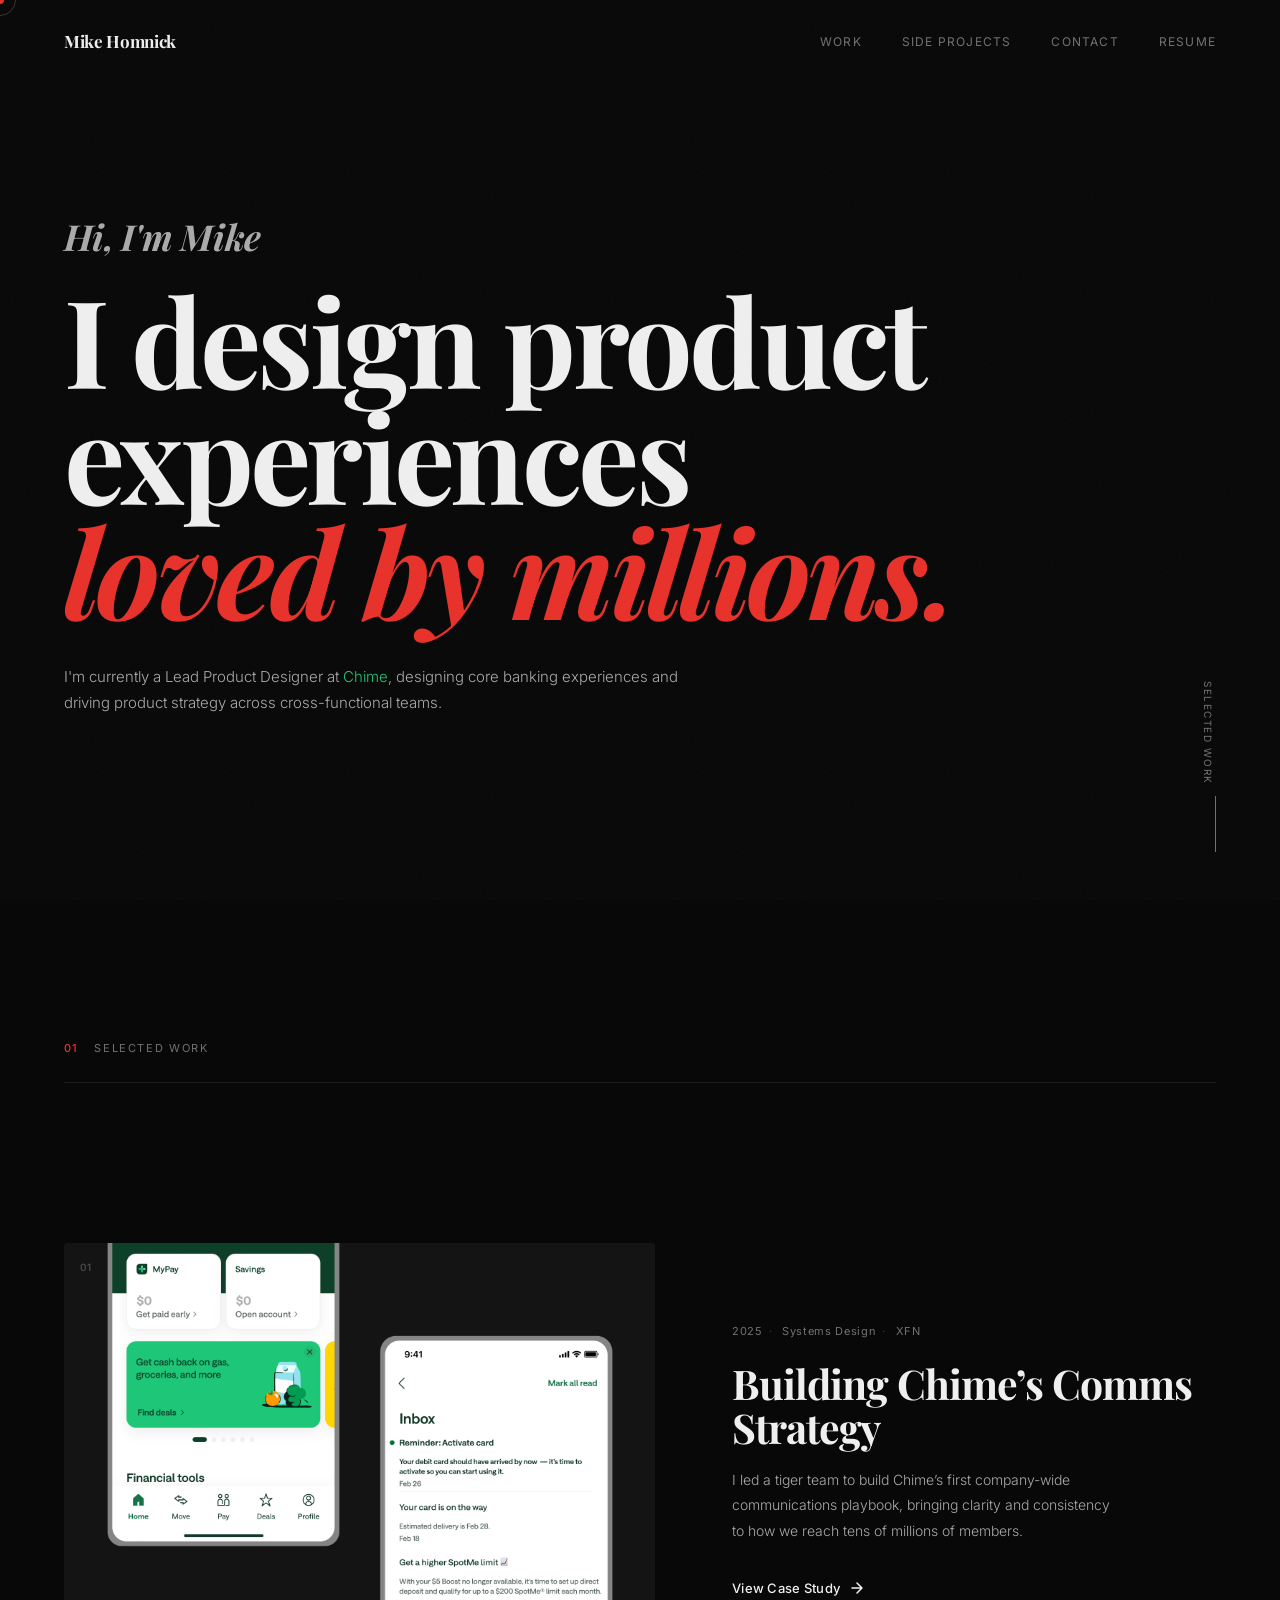
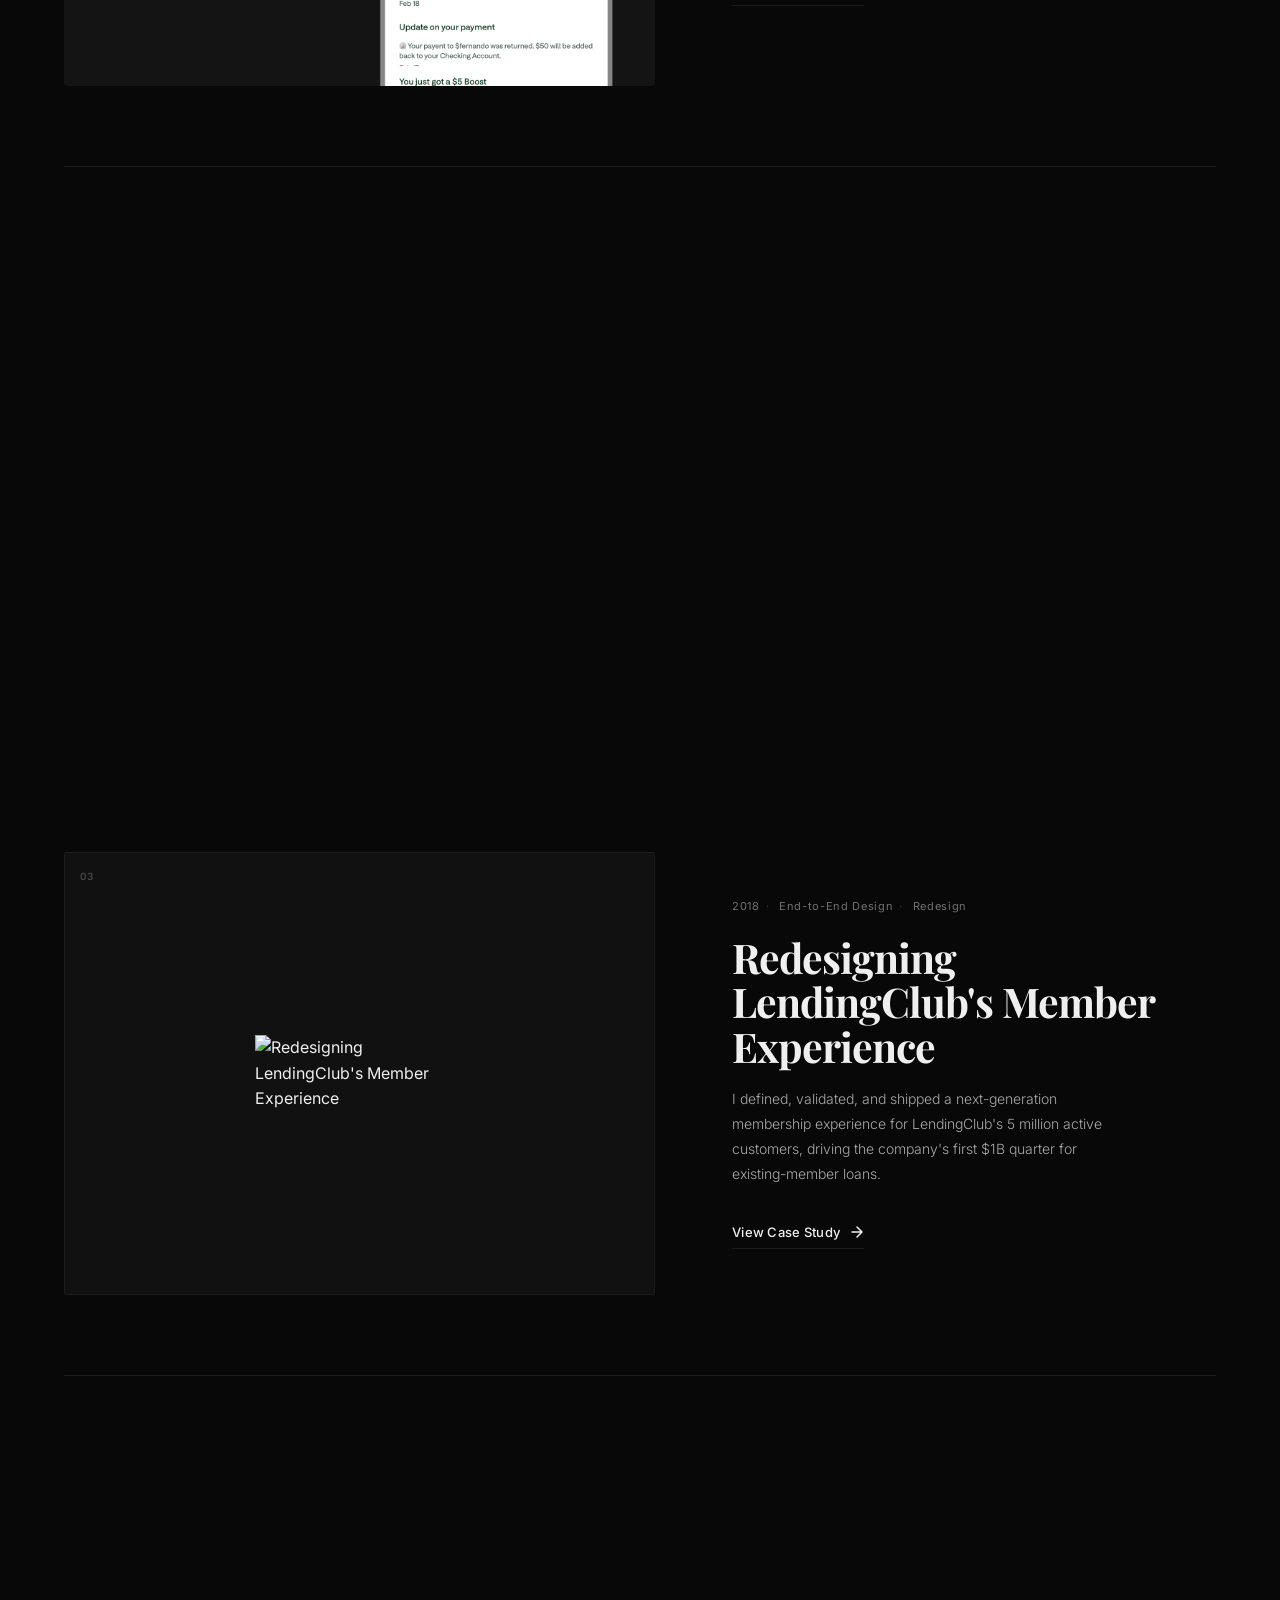
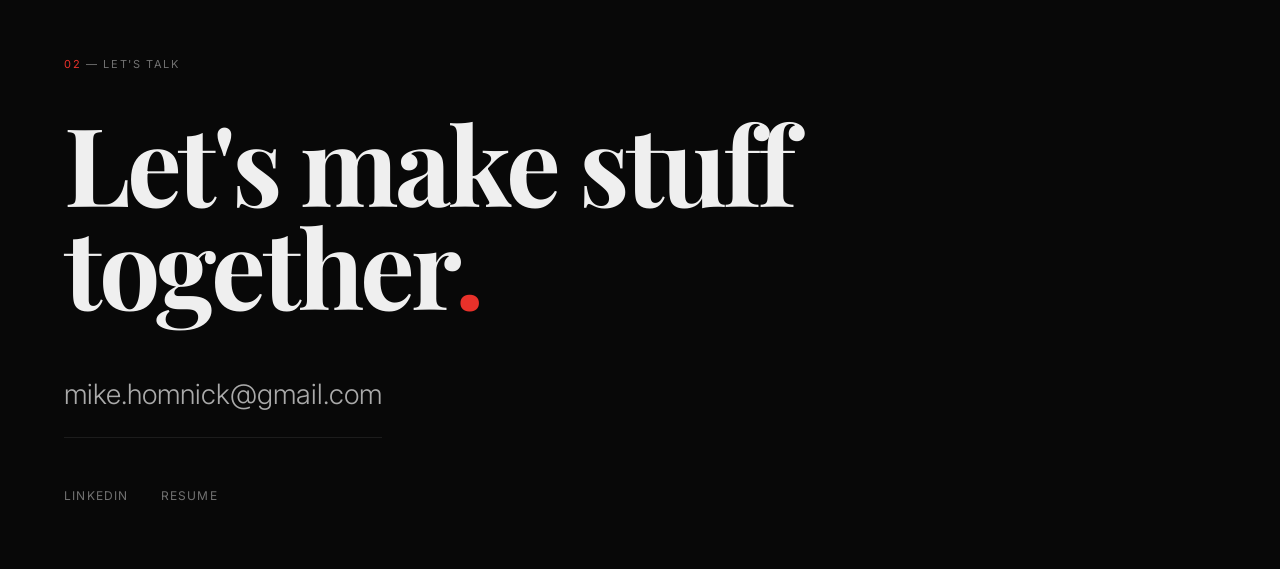
==== index.html @ 07b08d8d "Initial commit" ====
<!DOCTYPE html>
<html lang="en">
<head>
  <meta charset="UTF-8">
  <meta name="viewport" content="width=device-width, initial-scale=1.0">
  <title>Mike — Product Designer</title>
  <link rel="preconnect" href="https://fonts.googleapis.com">
  <link rel="preconnect" href="https://fonts.gstatic.com" crossorigin>
  <link href="https://fonts.googleapis.com/css2?family=Playfair+Display:ital,wght@0,700;0,900;1,700&family=Inter:wght@300;400;500&display=swap" rel="stylesheet">
  <link rel="stylesheet" href="style.css">
</head>
<body>

  <!-- Custom Cursor -->
  <div class="cursor" id="cursor"></div>
  <div class="cursor-follower" id="cursor-follower"></div>

  <!-- Navigation -->
  <nav id="nav">
    <a href="#hero" class="nav-logo">Mike Homnick</a>
    <div class="nav-links">
      <a href="#work">Work</a>
      <div class="nav-dropdown">
        <span class="nav-dropdown-trigger">Side Projects</span>
        <div class="nav-dropdown-menu">
          <div class="nav-dropdown-menu-inner">
            <a href="game-dev.html">Game Dev</a>
            <a href="photography.html">Photography</a>
            <a href="music.html">Music</a>
          </div>
        </div>
      </div>

      <a href="#contact">Contact</a>
      <a href="resume.pdf" target="_blank" rel="noopener">Resume</a>
    </div>
  </nav>

  <!-- ===================== HERO ===================== -->
  <section id="hero">
    <div class="hero-content">
      <p class="hero-greeting reveal">Hi, I'm Mike</p>
      <h1 class="hero-title reveal">
        I design product experiences<br>
        <em>loved by millions.</em>
      </h1>
      <p class="hero-sub reveal">
        I'm currently a Lead Product Designer at <span style="color: #1EC677;">Chime</span>, designing core banking experiences and driving product strategy across cross-functional teams.
      </p>
    </div>
    <div class="hero-scroll">
      <span>Selected work</span>
      <div class="scroll-line"></div>
    </div>
  </section>

  <!-- ===================== WORK ===================== -->
  <section id="work">
    <div class="section-header reveal">
      <span class="section-num">01</span>
      <span class="section-label">Selected Work</span>
    </div>

    <!-- Project 1 -->
    <article class="project reveal">
      <a href="chime-comms-playbook.html" class="project-image">
        <img src="images/comms/Comms_Hero2.png" alt="Building Chime’s Comms Strategy" class="project-thumb-img">
        <span class="project-num">01</span>
      </a>
      <div class="project-info">
        <div class="project-meta">
          <span>2025</span>
          <span>Systems Design</span>
          <span>XFN</span>
        </div>
        <h2 class="project-title"><a href="chime-comms-playbook.html">Building Chime’s Comms Strategy</a></h2>
        <p class="project-desc">
          I led a tiger team to build Chime’s first company-wide communications playbook, bringing clarity and consistency to how we reach tens of millions of members.
        </p>
        <a href="chime-comms-playbook.html" class="project-link">
          View Case Study
          <svg width="14" height="14" viewBox="0 0 14 14" fill="none">
            <path d="M2 7h10M7 2l5 5-5 5" stroke="currentColor" stroke-width="1.5" stroke-linecap="round" stroke-linejoin="round"/>
          </svg>
        </a>
      </div>
    </article>

    <!-- Project 2 -->
    <article class="project project--reverse reveal">
      <a href="chime-mypay.html" class="project-image">
        <img src="images/MyPay_Hero.png" alt="Launching Chime’s MyPay Feature" class="project-thumb-img">
        <span class="project-num">02</span>
      </a>
      <div class="project-info">
        <div class="project-meta">
          <span>2023</span>
          <span>Product Design</span>
        </div>
        <h2 class="project-title"><a href="chime-mypay.html">Launching Chime’s MyPay Feature</a></h2>
        <p class="project-desc">
          I led design from problem definition through MVP launch for Chime’s first earned wage access product.
        </p>
        <a href="chime-mypay.html" class="project-link">
          View Case Study
          <svg width="14" height="14" viewBox="0 0 14 14" fill="none">
            <path d="M2 7h10M7 2l5 5-5 5" stroke="currentColor" stroke-width="1.5" stroke-linecap="round" stroke-linejoin="round"/>
          </svg>
        </a>
      </div>
    </article>

    <!-- Project 3 -->
    <article class="project reveal">
      <a href="lendingclub.html" class="project-image">
        <div class="project-thumb-box">
          <img src="images/lendingclub/Evolve1.0_animation.gif" alt="Redesigning LendingClub's Member Experience">
        </div>
        <span class="project-num">03</span>
      </a>
      <div class="project-info">
        <div class="project-meta">
          <span>2018</span>
          <span>End-to-End Design</span>
          <span>Redesign</span>
        </div>
        <h2 class="project-title"><a href="lendingclub.html">Redesigning LendingClub's Member Experience</a></h2>
        <p class="project-desc">
          I defined, validated, and shipped a next-generation membership experience for LendingClub's 5 million active customers, driving the company's first $1B quarter for existing-member loans.
        </p>
        <a href="lendingclub.html" class="project-link">
          View Case Study
          <svg width="14" height="14" viewBox="0 0 14 14" fill="none">
            <path d="M2 7h10M7 2l5 5-5 5" stroke="currentColor" stroke-width="1.5" stroke-linecap="round" stroke-linejoin="round"/>
          </svg>
        </a>
      </div>
    </article>

  </section>

  <!-- ===================== ABOUT ===================== -->
  <!-- ===================== CONTACT ===================== -->
  <section id="contact">
    <div class="contact-body reveal">
      <p class="contact-eyebrow"><span style="color: var(--accent);">02</span> — Let's talk</p>
      <h2 class="contact-title">
        Let's make stuff<br>together<span class="accent-dot">.</span>
      </h2>
      <a href="mailto:mike.homnick@gmail.com" class="contact-email">mike.homnick@gmail.com</a>
      <div class="contact-socials">
        <a href="https://www.linkedin.com/in/michaelhomnick/" target="_blank" rel="noopener">LinkedIn</a>
        <a href="resume.pdf" target="_blank" rel="noopener">Resume</a>
      </div>
    </div>


  </section>

  <script src="script.js"></script>
</body>
</html>
---- style.css ----
/* ============================================================
   RESET & TOKENS
   ============================================================ */
*, *::before, *::after {
  box-sizing: border-box;
  margin: 0;
  padding: 0;
}

:root {
  --bg:       #080808;
  --surface:  #111111;
  --border:   #1c1c1c;
  --text:     #efefef;
  --muted:    #717171;
  --muted-lt: #aaaaaa;
  --accent:   #e8312a;

  --serif: 'Playfair Display', Georgia, 'Times New Roman', serif;
  --sans:  'Inter', system-ui, -apple-system, sans-serif;

  --ease-out: cubic-bezier(0.23, 1, 0.32, 1);
  --pad-x: clamp(24px, 5vw, 80px);
}

html {
  scroll-behavior: smooth;
}

body {
  background: var(--bg);
  color: var(--text);
  font-family: var(--sans);
  font-size: 16px;
  line-height: 1.6;
  -webkit-font-smoothing: antialiased;
  -moz-osx-font-smoothing: grayscale;
  cursor: none;
  overflow-x: hidden;
}

a { color: inherit; text-decoration: none; }
strong { font-weight: 500; }

/* ============================================================
   GRAIN OVERLAY
   ============================================================ */
body::after {
  content: '';
  position: fixed;
  inset: 0;
  z-index: 9000;
  pointer-events: none;
  opacity: 0.03;
  background-image: url("data:image/svg+xml,%3Csvg xmlns='http://www.w3.org/2000/svg' width='300' height='300'%3E%3Cfilter id='n'%3E%3CfeTurbulence type='fractalNoise' baseFrequency='0.85' numOctaves='4' stitchTiles='stitch'/%3E%3C/filter%3E%3Crect width='300' height='300' filter='url(%23n)'/%3E%3C/svg%3E");
  background-size: 300px 300px;
}

/* ============================================================
   CUSTOM CURSOR
   ============================================================ */
.cursor {
  position: fixed;
  width: 8px;
  height: 8px;
  background: var(--accent);
  border-radius: 50%;
  pointer-events: none;
  z-index: 9999;
  transform: translate(-50%, -50%);
  transition: transform 0.12s var(--ease-out),
              width 0.2s var(--ease-out),
              height 0.2s var(--ease-out),
              background 0.2s;
  will-change: left, top;
}

.cursor-follower {
  position: fixed;
  width: 32px;
  height: 32px;
  border: 1px solid rgba(239, 239, 239, 0.2);
  border-radius: 50%;
  pointer-events: none;
  z-index: 9998;
  transform: translate(-50%, -50%);
  transition: transform 0.3s var(--ease-out),
              width 0.3s var(--ease-out),
              height 0.3s var(--ease-out),
              border-color 0.3s;
  will-change: left, top;
}

.cursor.is-hovered {
  width: 14px;
  height: 14px;
}

.cursor-follower.is-hovered {
  width: 48px;
  height: 48px;
  border-color: rgba(232, 49, 42, 0.4);
}

/* ============================================================
   NAVIGATION
   ============================================================ */
#nav {
  position: fixed;
  top: 0;
  left: 0;
  right: 0;
  z-index: 100;
  display: flex;
  justify-content: space-between;
  align-items: center;
  padding: 28px var(--pad-x);
  transition: padding 0.4s var(--ease-out),
              background 0.4s,
              border-color 0.4s;
  border-bottom: 1px solid transparent;
}

#nav.scrolled {
  padding-top: 16px;
  padding-bottom: 16px;
  background: rgba(8, 8, 8, 0.85);
  backdrop-filter: blur(16px);
  -webkit-backdrop-filter: blur(16px);
  border-bottom-color: var(--border);
}

.nav-logo {
  font-family: var(--serif);
  font-size: 17px;
  font-weight: 700;
  letter-spacing: -0.02em;
  color: var(--text);
}

.nav-links {
  display: flex;
  gap: 40px;
}

.nav-links a {
  font-size: 12px;
  font-weight: 400;
  letter-spacing: 0.1em;
  text-transform: uppercase;
  color: var(--muted);
  transition: color 0.2s;
}

.nav-links a:hover {
  color: var(--text);
}

/* ============================================================
   SCROLL REVEAL
   ============================================================ */
.reveal {
  opacity: 0;
  transform: translateY(28px);
  transition: opacity 0.9s var(--ease-out),
              transform 0.9s var(--ease-out);
}

.reveal.visible {
  opacity: 1;
  transform: translateY(0);
}

/* stagger children */
.reveal:nth-child(2) { transition-delay: 0.08s; }
.reveal:nth-child(3) { transition-delay: 0.16s; }
.reveal:nth-child(4) { transition-delay: 0.24s; }

/* ============================================================
   SECTION HEADER
   ============================================================ */
.section-header {
  display: flex;
  align-items: center;
  gap: 16px;
  padding-bottom: 24px;
  margin-bottom: 80px;
  border-bottom: 1px solid var(--border);
}

.section-num {
  font-size: 11px;
  font-weight: 500;
  letter-spacing: 0.1em;
  color: var(--accent);
}

.section-label {
  font-size: 11px;
  letter-spacing: 0.15em;
  text-transform: uppercase;
  color: var(--muted);
}

/* ============================================================
   NAV DROPDOWN
   ============================================================ */
.nav-dropdown {
  position: relative;
  display: flex;
  align-items: center;
}

.nav-dropdown-trigger {
  font-size: 12px;
  font-weight: 400;
  letter-spacing: 0.1em;
  text-transform: uppercase;
  color: var(--muted);
  cursor: pointer;
  transition: color 0.2s;
  user-select: none;
}

.nav-dropdown:hover .nav-dropdown-trigger {
  color: var(--text);
}

.nav-dropdown-menu {
  position: absolute;
  top: 100%;
  right: 0;
  padding-top: 16px;
  opacity: 0;
  pointer-events: none;
  transform: translateY(-4px);
  transition: opacity 0.2s var(--ease-out), transform 0.2s var(--ease-out);
  z-index: 200;
}

.nav-dropdown-menu-inner {
  background: var(--surface);
  border: 1px solid var(--border);
  border-radius: 6px;
  padding: 8px 0;
  min-width: 160px;
}

.nav-dropdown:hover .nav-dropdown-menu {
  opacity: 1;
  pointer-events: auto;
  transform: translateY(0);
}

.nav-dropdown-menu a {
  display: block;
  padding: 10px 20px;
  font-size: 12px;
  letter-spacing: 0.08em;
  text-transform: uppercase;
  color: var(--muted);
  transition: color 0.15s, background 0.15s;
}

.nav-dropdown-menu a:hover {
  color: var(--text);
  background: var(--border);
}

/* ============================================================
   HERO
   ============================================================ */
#hero {
  min-height: 100vh;
  display: flex;
  flex-direction: column;
  justify-content: center;
  padding: 120px var(--pad-x) 96px;
  position: relative;
  overflow: hidden;
}

/* ---- Mesh gradient blobs ---- */
.hero-blobs {
  position: absolute;
  inset: 0;
  z-index: 0;
  pointer-events: none;
}

.blob {
  position: absolute;
  border-radius: 50%;
  filter: blur(90px);
  opacity: 0.55;
  will-change: transform;
}

.blob-1 {
  width: 55vw;
  height: 55vw;
  background: radial-gradient(circle, rgba(20, 50, 160, 0.7), transparent 70%);
  top: -15%;
  left: -10%;
  animation: blobDrift1 18s ease-in-out infinite alternate;
}

.blob-2 {
  width: 45vw;
  height: 45vw;
  background: radial-gradient(circle, rgba(80, 15, 110, 0.6), transparent 70%);
  top: 10%;
  right: -5%;
  animation: blobDrift2 22s ease-in-out infinite alternate;
}

.blob-3 {
  width: 40vw;
  height: 40vw;
  background: radial-gradient(circle, rgba(8, 70, 100, 0.5), transparent 70%);
  bottom: -10%;
  left: 30%;
  animation: blobDrift3 16s ease-in-out infinite alternate;
}

.blob-4 {
  width: 30vw;
  height: 30vw;
  background: radial-gradient(circle, rgba(50, 10, 80, 0.45), transparent 70%);
  bottom: 20%;
  right: 20%;
  animation: blobDrift4 20s ease-in-out infinite alternate;
}

@keyframes blobDrift1 {
  0%   { transform: translate(0, 0) scale(1); }
  100% { transform: translate(8%, 12%) scale(1.1); }
}

@keyframes blobDrift2 {
  0%   { transform: translate(0, 0) scale(1); }
  100% { transform: translate(-10%, 8%) scale(0.95); }
}

@keyframes blobDrift3 {
  0%   { transform: translate(0, 0) scale(1); }
  100% { transform: translate(-8%, -10%) scale(1.08); }
}

@keyframes blobDrift4 {
  0%   { transform: translate(0, 0) scale(1); }
  100% { transform: translate(6%, -12%) scale(1.05); }
}

.hero-content {
  position: relative;
  z-index: 1;
}

.hero-content {
  max-width: 1400px;
}

.hero-greeting {
  font-family: var(--serif);
  font-size: clamp(22px, 2.8vw, 40px);
  font-weight: 700;
  font-style: italic;
  letter-spacing: -0.02em;
  color: var(--muted-lt);
  margin-bottom: 16px;
}

.hero-eyebrow {
  font-size: 11px;
  letter-spacing: 0.2em;
  text-transform: uppercase;
  color: var(--muted);
  margin-bottom: 28px;
  transition-delay: 0.1s;
}

.hero-title {
  font-family: var(--serif);
  font-size: clamp(64px, 9.5vw, 140px);
  font-weight: 700;
  line-height: 0.95;
  letter-spacing: -0.03em;
  margin-bottom: 36px;
  transition-delay: 0.2s;
}

.hero-title em {
  font-style: italic;
  color: var(--accent);
}

.hero-sub {
  font-size: 15px;
  color: var(--muted-lt);
  line-height: 1.75;
  max-width: 640px;
  font-weight: 300;
  transition-delay: 0.35s;
}

.hero-scroll {
  position: absolute;
  bottom: 48px;
  right: var(--pad-x);
  display: flex;
  flex-direction: column;
  align-items: flex-end;
  gap: 12px;
}

.hero-scroll span {
  font-size: 10px;
  letter-spacing: 0.15em;
  text-transform: uppercase;
  color: var(--muted);
  writing-mode: vertical-rl;
}

.scroll-line {
  width: 1px;
  height: 56px;
  background: var(--muted);
  transform-origin: top;
  animation: scrollGrow 2.4s var(--ease-out) infinite;
}

@keyframes scrollGrow {
  0%   { transform: scaleY(0); opacity: 0; }
  40%  { transform: scaleY(1); opacity: 1; }
  100% { transform: scaleY(1); opacity: 0; }
}

/* ============================================================
   WORK
   ============================================================ */
#work {
  padding: 140px var(--pad-x);
}

.project {
  display: grid;
  grid-template-columns: 1.1fr 0.9fr;
  gap: clamp(40px, 6vw, 100px);
  align-items: center;
  padding: 80px 0;
  border-bottom: 1px solid var(--border);
  position: relative;
}

.project--reverse {
  grid-template-columns: 0.9fr 1.1fr;
}

.project--reverse .project-image {
  order: 2;
}

.project--reverse .project-info {
  order: 1;
}

/* Project Image */
.project-image {
  display: block;
  position: relative;
  aspect-ratio: 4 / 3;
  overflow: hidden;
  border-radius: 3px;
}

.project-thumb {
  width: 100%;
  height: 100%;
  overflow: hidden;
  transition: transform 0.7s var(--ease-out);
}

.project-image:hover .project-thumb {
  transform: scale(1.04);
}

.project-thumb-img {
  width: 100%;
  height: 100%;
  object-fit: cover;
  display: block;
  transition: transform 0.7s var(--ease-out);
}

.project-image:hover .project-thumb-img {
  transform: scale(1.04);
}

.project-thumb-box {
  width: 100%;
  height: 100%;
  background: var(--surface);
  border: 1px solid var(--border);
  display: flex;
  align-items: center;
  justify-content: center;
  padding: 32px;
}

.project-thumb-box img {
  width: 40%;
  height: auto;
  display: block;
  transition: transform 0.7s var(--ease-out);
}

.project-image:hover .project-thumb-box img {
  transform: scale(1.04);
}

.thumb-inner {
  width: 100%;
  height: 100%;
  display: flex;
  align-items: center;
  justify-content: center;
  position: relative;
}

/* Placeholder art */
.p1 {
  background: linear-gradient(135deg, #0d0d1a 0%, #13182e 55%, #1a2244 100%);
}
.p2 {
  background: linear-gradient(135deg, #130808 0%, #220e0e 55%, #351515 100%);
}
.p3 {
  background: linear-gradient(135deg, #080d0a 0%, #0c1a12 55%, #0f2619 100%);
}

/* UI chrome for p1 */
.thumb-ui-bar {
  position: absolute;
  top: 18%;
  left: 12%;
  right: 12%;
  height: 3px;
  background: rgba(255,255,255,0.08);
  border-radius: 2px;
}

.thumb-ui-card {
  position: absolute;
  top: 30%;
  left: 12%;
  right: 12%;
  bottom: 18%;
  background: rgba(255,255,255,0.04);
  border: 1px solid rgba(255,255,255,0.06);
  border-radius: 6px;
}

.thumb-ui-card--sm {
  top: 35%;
  left: 20%;
  right: 30%;
  bottom: 30%;
  background: rgba(255,255,255,0.06);
}

/* UI chrome for p2 */
.thumb-ui-chart {
  position: absolute;
  bottom: 18%;
  left: 14%;
  right: 14%;
  height: 55%;
  display: flex;
  align-items: flex-end;
  gap: 8%;
}

.chart-bar {
  flex: 1;
  background: rgba(232, 49, 42, 0.35);
  border-radius: 2px 2px 0 0;
}

/* UI chrome for p3 */
.thumb-ui-circles {
  position: relative;
  width: 56%;
  height: 56%;
}

.circle {
  position: absolute;
  border-radius: 50%;
}

.c1 {
  width: 70%;
  height: 70%;
  top: 0;
  left: 0;
  background: rgba(255, 255, 255, 0.07);
}

.c2 {
  width: 55%;
  height: 55%;
  bottom: 0;
  right: 0;
  background: rgba(100, 200, 150, 0.12);
}

.c3 {
  width: 35%;
  height: 35%;
  top: 20%;
  left: 30%;
  background: rgba(232, 49, 42, 0.2);
}

/* Project number badge */
.project-num {
  position: absolute;
  top: 16px;
  left: 16px;
  font-size: 10px;
  font-weight: 500;
  letter-spacing: 0.1em;
  color: rgba(255,255,255,0.25);
}

/* Project Info */
.project-meta {
  display: flex;
  flex-wrap: wrap;
  gap: 6px 0;
  margin-bottom: 20px;
}

.project-meta span {
  font-size: 11px;
  color: var(--muted);
  letter-spacing: 0.06em;
}

.project-meta span + span::before {
  content: ' · ';
  margin: 0 6px;
  opacity: 0.5;
}

.project-title a {
  color: inherit;
  transition: opacity 0.2s;
}

.project-title a:hover {
  opacity: 0.7;
}

.project-title {
  font-family: var(--serif);
  font-size: clamp(30px, 3.2vw, 50px);
  font-weight: 700;
  letter-spacing: -0.025em;
  line-height: 1.08;
  margin-bottom: 18px;
}

.project-desc {
  font-size: 14px;
  font-weight: 300;
  color: var(--muted-lt);
  line-height: 1.8;
  margin-bottom: 32px;
  max-width: 380px;
}

.project-link {
  display: inline-flex;
  align-items: center;
  gap: 10px;
  font-size: 13px;
  font-weight: 500;
  letter-spacing: 0.02em;
  color: var(--text);
  padding-bottom: 6px;
  border-bottom: 1px solid var(--border);
  transition: color 0.25s, border-color 0.25s;
}

.project-link svg {
  transition: transform 0.25s var(--ease-out);
}

.project-link:hover {
  color: var(--accent);
  border-color: var(--accent);
}

.project-link:hover svg {
  transform: translateX(5px);
}

/* ============================================================
   ABOUT
   ============================================================ */
#about {
  padding: 140px var(--pad-x);
}

.about-grid {
  display: grid;
  grid-template-columns: 1fr 1fr;
  gap: clamp(48px, 8vw, 120px);
  align-items: start;
}

.about-title {
  font-family: var(--serif);
  font-size: clamp(44px, 5vw, 72px);
  font-weight: 700;
  letter-spacing: -0.025em;
  line-height: 1.0;
  margin-bottom: 36px;
}

.about-title em {
  font-style: italic;
  color: var(--accent);
}

.about-left p {
  font-size: 15px;
  font-weight: 300;
  color: var(--muted-lt);
  line-height: 1.85;
  margin-bottom: 18px;
  max-width: 480px;
}

.about-cta {
  display: inline-block;
  margin-top: 12px;
  font-size: 13px;
  font-weight: 500;
  letter-spacing: 0.02em;
  color: var(--text);
  border-bottom: 1px solid var(--border);
  padding-bottom: 4px;
  transition: color 0.2s, border-color 0.2s;
}

.about-cta:hover {
  color: var(--accent);
  border-color: var(--accent);
}

.stat-row {
  display: flex;
  gap: 48px;
  margin-bottom: 56px;
  padding-bottom: 48px;
  border-bottom: 1px solid var(--border);
}

.stat-num {
  display: block;
  font-family: var(--serif);
  font-size: 56px;
  font-weight: 700;
  letter-spacing: -0.04em;
  line-height: 1;
  color: var(--text);
  margin-bottom: 8px;
}

.stat-label {
  font-size: 11px;
  letter-spacing: 0.1em;
  text-transform: uppercase;
  color: var(--muted);
}

.skills-grid {
  display: grid;
  grid-template-columns: 1fr 1fr;
  gap: 40px;
}

.skills-col h4 {
  font-size: 10px;
  letter-spacing: 0.18em;
  text-transform: uppercase;
  color: var(--accent);
  margin-bottom: 20px;
}

.skills-col ul {
  list-style: none;
}

.skills-col li {
  font-size: 14px;
  font-weight: 300;
  color: var(--muted-lt);
  padding: 10px 0;
  border-bottom: 1px solid var(--border);
  transition: color 0.2s, padding-left 0.2s;
}

.skills-col li:hover {
  color: var(--text);
  padding-left: 6px;
}

/* ============================================================
   CONTACT
   ============================================================ */
#contact {
  padding: 140px var(--pad-x) 64px;
  display: flex;
  flex-direction: column;
  min-height: 70vh;
  justify-content: space-between;
}

.contact-eyebrow {
  font-size: 11px;
  letter-spacing: 0.15em;
  text-transform: uppercase;
  color: var(--muted);
  margin-bottom: 36px;
}

.contact-title {
  font-family: var(--serif);
  font-size: clamp(60px, 8.5vw, 120px);
  font-weight: 700;
  letter-spacing: -0.03em;
  line-height: 0.95;
  margin-bottom: 56px;
}

.accent-dot {
  color: var(--accent);
}

.contact-email {
  display: inline-block;
  font-size: clamp(18px, 2.4vw, 28px);
  font-weight: 300;
  color: var(--muted-lt);
  margin-bottom: 48px;
  padding-bottom: 20px;
  border-bottom: 1px solid var(--border);
  transition: color 0.25s, border-color 0.25s;
}

.contact-email:hover {
  color: var(--text);
  border-color: var(--muted);
}

.contact-socials {
  display: flex;
  gap: 32px;
  flex-wrap: wrap;
}

.contact-socials a {
  font-size: 12px;
  letter-spacing: 0.1em;
  text-transform: uppercase;
  color: var(--muted);
  transition: color 0.2s;
}

.contact-socials a:hover {
  color: var(--text);
}

footer {
  display: flex;
  justify-content: space-between;
  align-items: center;
  padding-top: 48px;
  border-top: 1px solid var(--border);
  font-size: 11px;
  letter-spacing: 0.05em;
  color: var(--muted);
  margin-top: auto;
}

/* ============================================================
   RESPONSIVE
   ============================================================ */
@media (max-width: 900px) {
  .project,
  .project--reverse {
    grid-template-columns: 1fr;
    gap: 32px;
  }

  .project--reverse .project-image,
  .project--reverse .project-info {
    order: unset;
  }

  .about-grid {
    grid-template-columns: 1fr;
  }
}

@media (max-width: 600px) {
  .nav-links { display: none; }

  .hero-scroll { display: none; }

  .project {
    padding: 56px 0;
  }

  .stat-row {
    gap: 32px;
  }

  .stat-num {
    font-size: 44px;
  }

  footer {
    flex-direction: column;
    gap: 8px;
    text-align: center;
  }

  /* Disable custom cursor on touch */
  .cursor, .cursor-follower {
    display: none;
  }

  body { cursor: auto; }
}
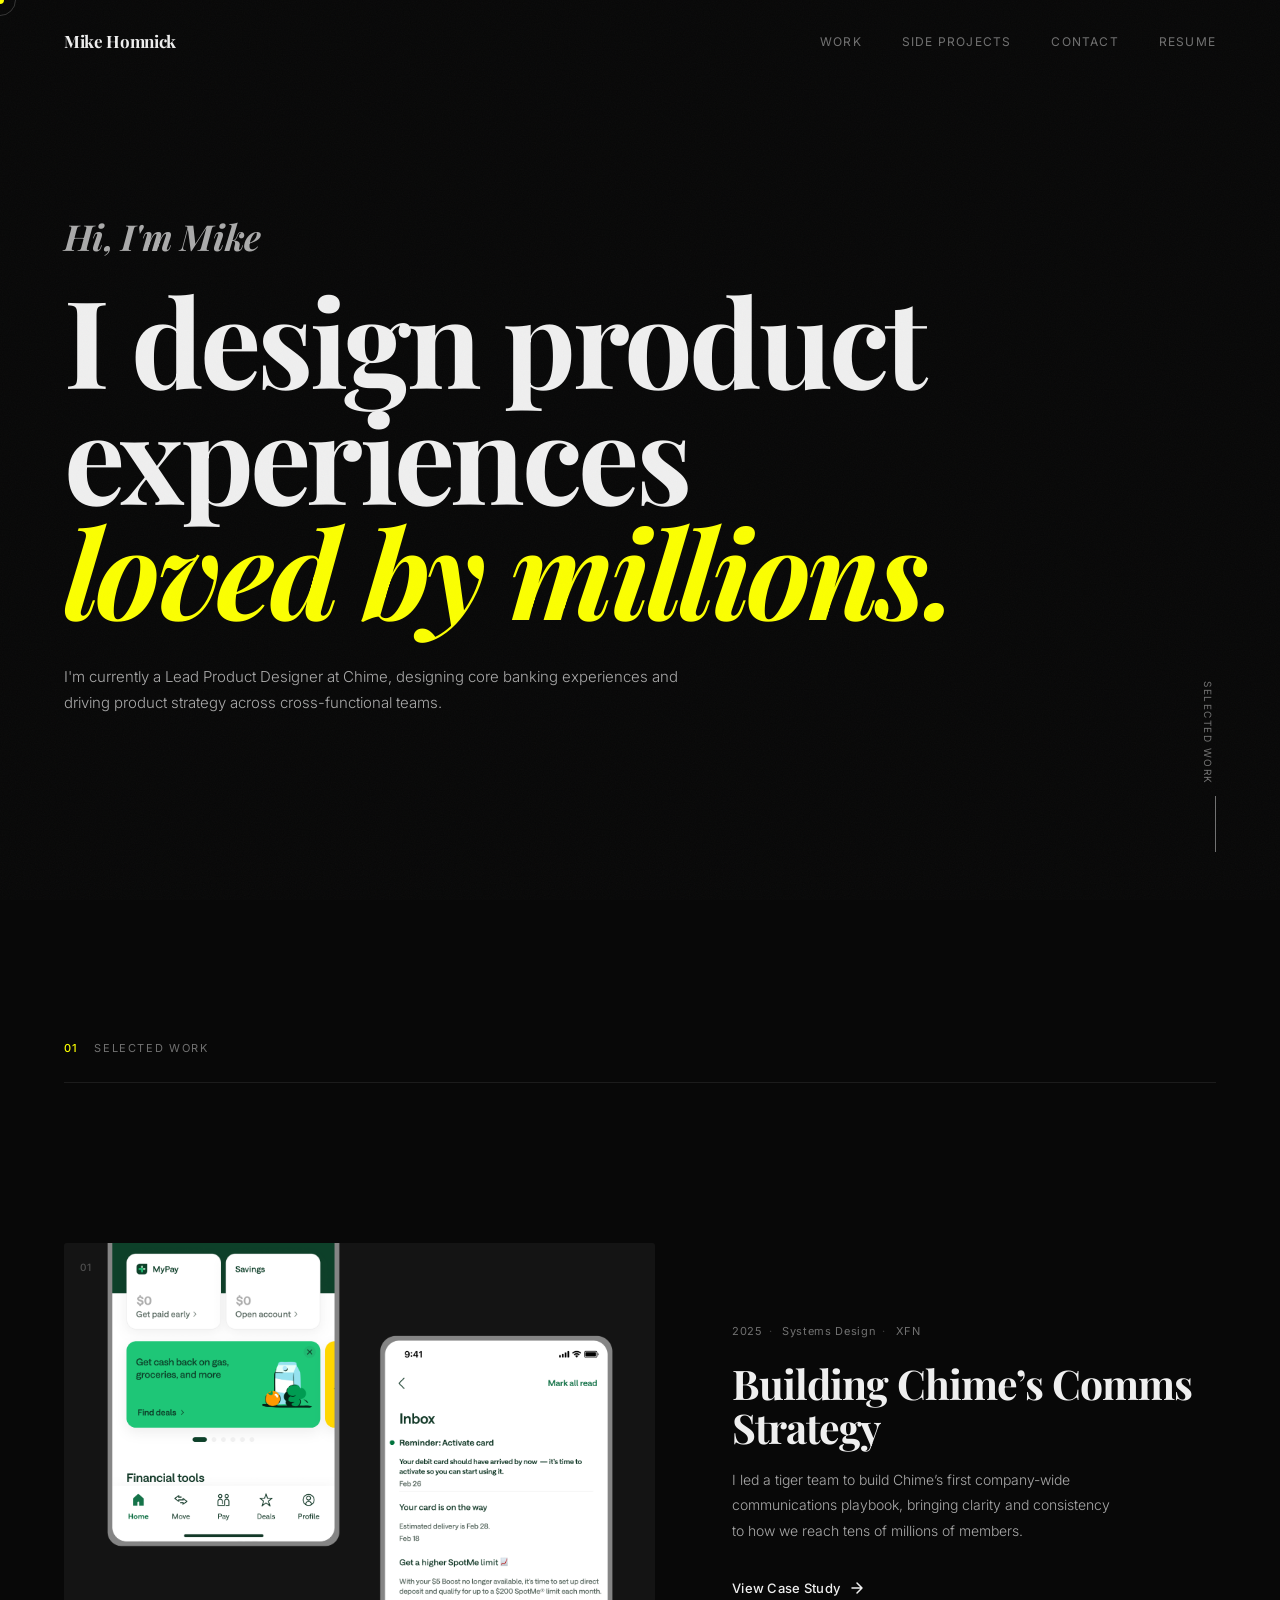
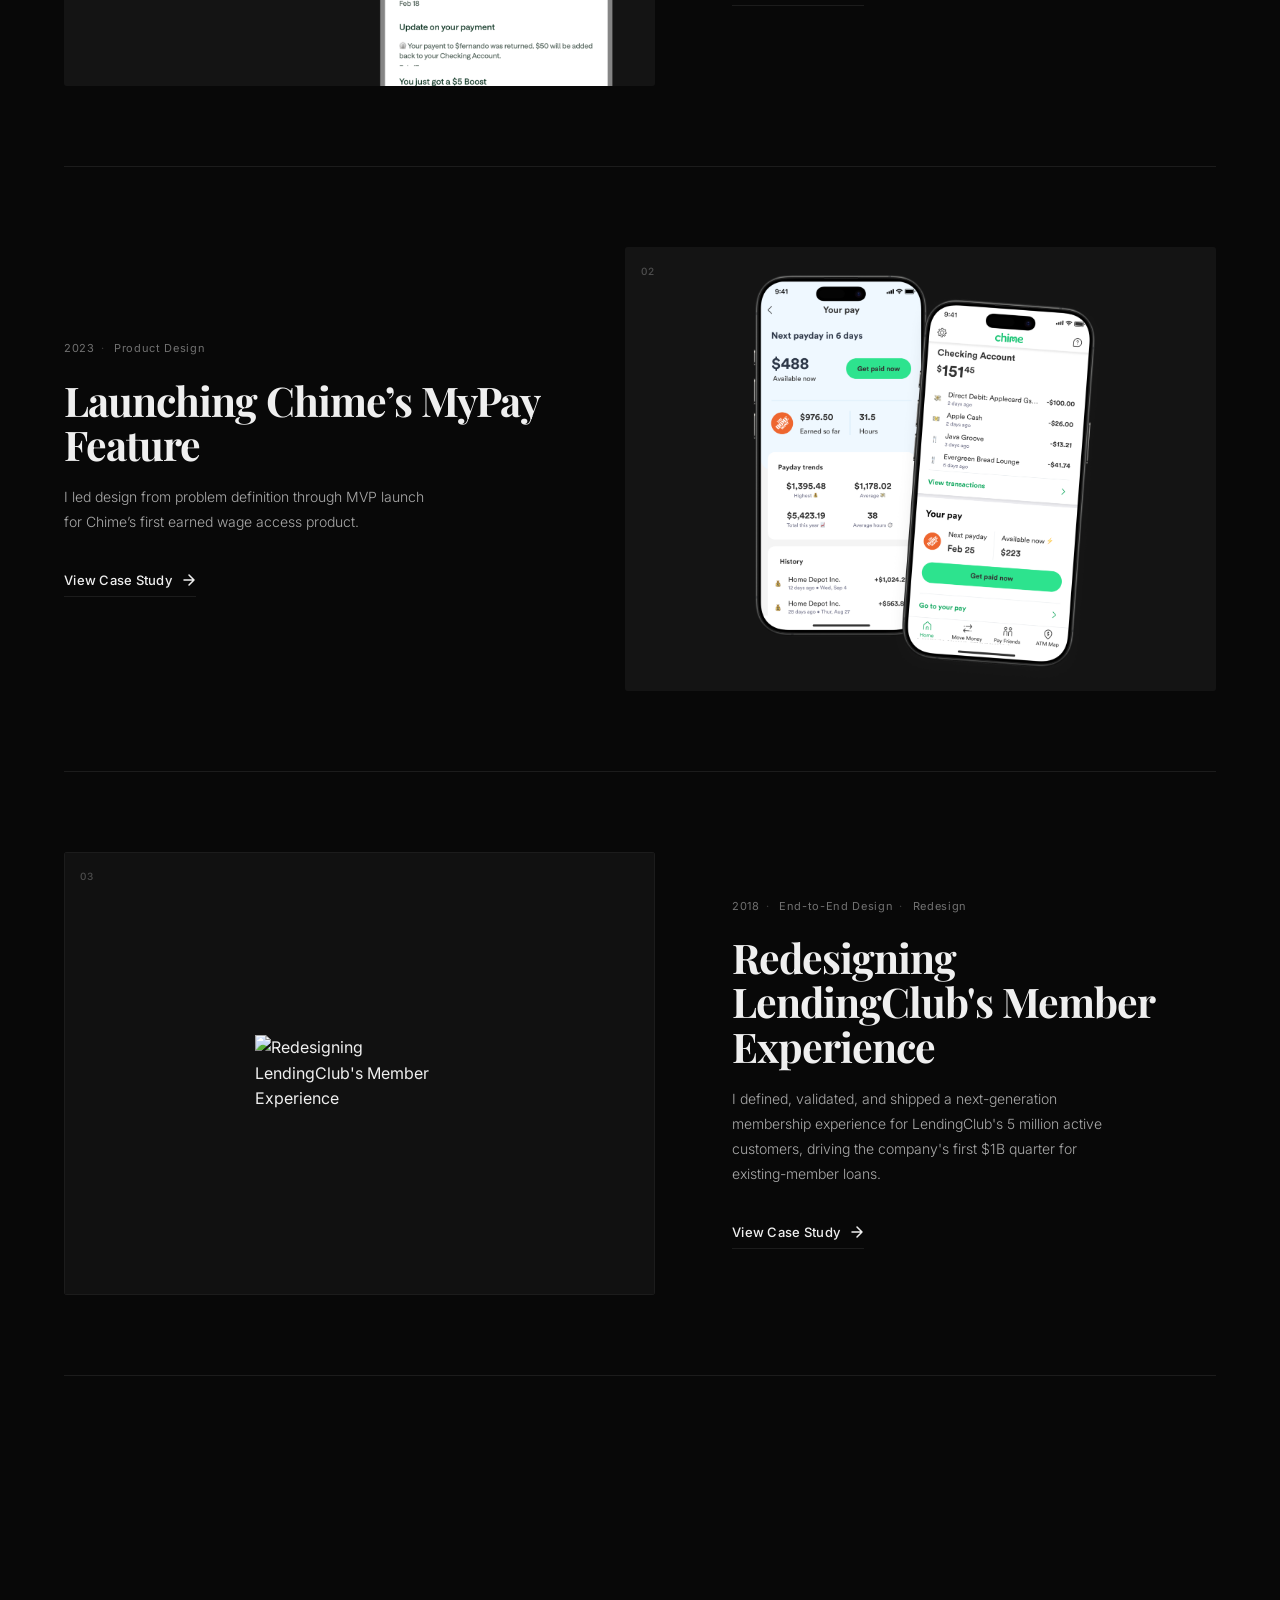
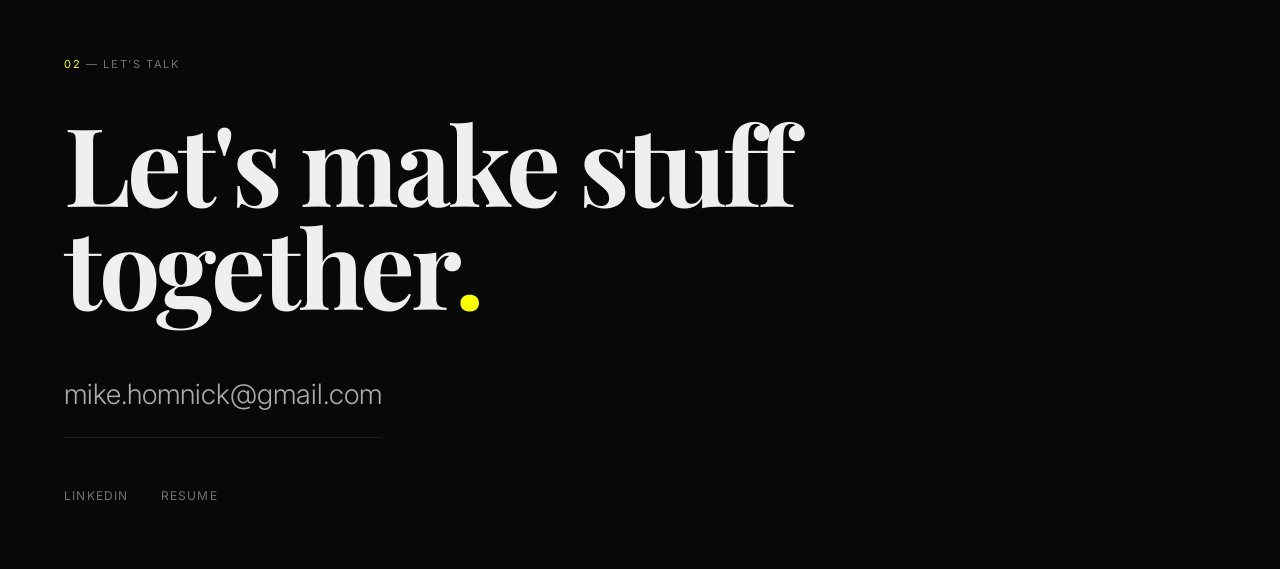
==== commit a6cc81c5: "Remove green Chime highlight from hero subhead; misc style updates Co-Authored-By: Claude Sonnet 4.6" ====
--- a/index.html
+++ b/index.html
@@ -45,7 +45,7 @@
         <em>loved by millions.</em>
       </h1>
       <p class="hero-sub reveal">
-        I'm currently a Lead Product Designer at <span style="color: #1EC677;">Chime</span>, designing core banking experiences and driving product strategy across cross-functional teams.
+        I'm currently a Lead Product Designer at Chime, designing core banking experiences and driving product strategy across cross-functional teams.
       </p>
     </div>
     <div class="hero-scroll">
--- a/style.css
+++ b/style.css
@@ -14,7 +14,7 @@
   --text:     #efefef;
   --muted:    #717171;
   --muted-lt: #aaaaaa;
-  --accent:   #e8312a;
+  --accent:   #fbff00;
 
   --serif: 'Playfair Display', Georgia, 'Times New Roman', serif;
   --sans:  'Inter', system-ui, -apple-system, sans-serif;
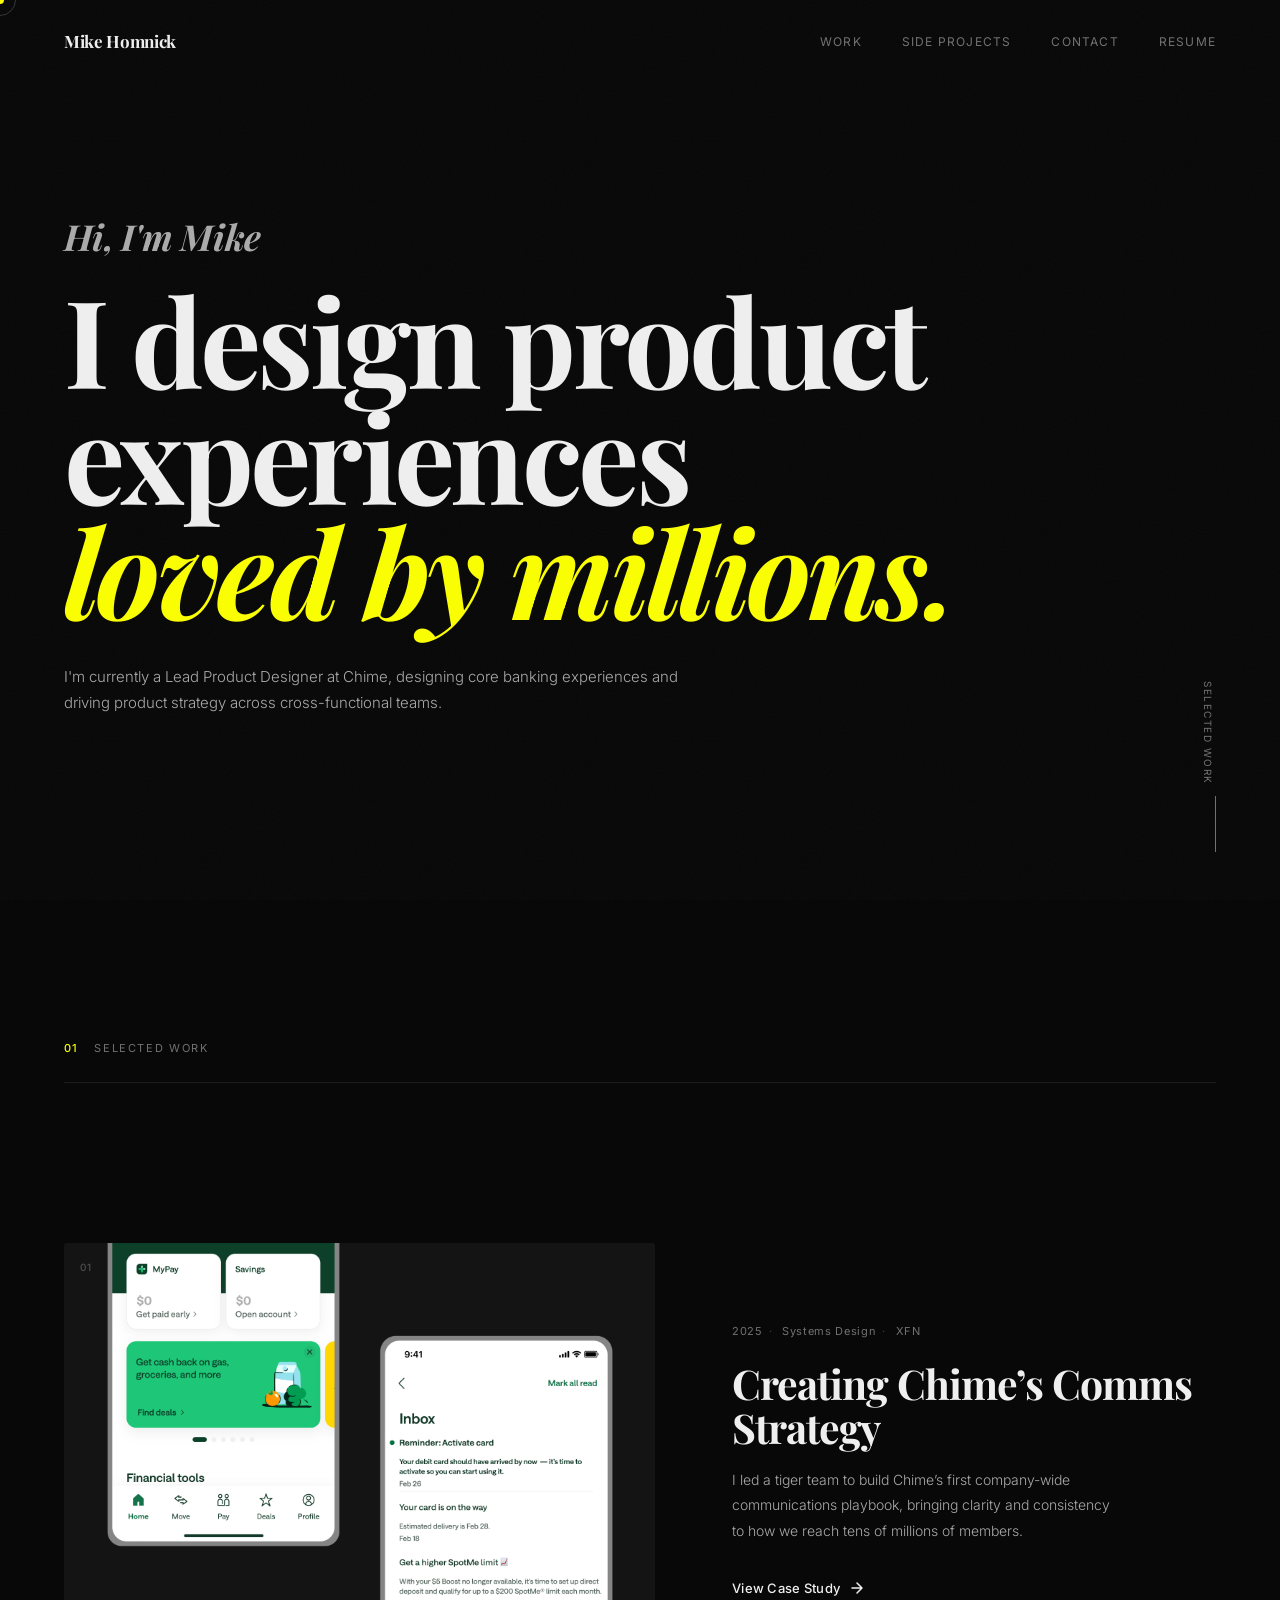
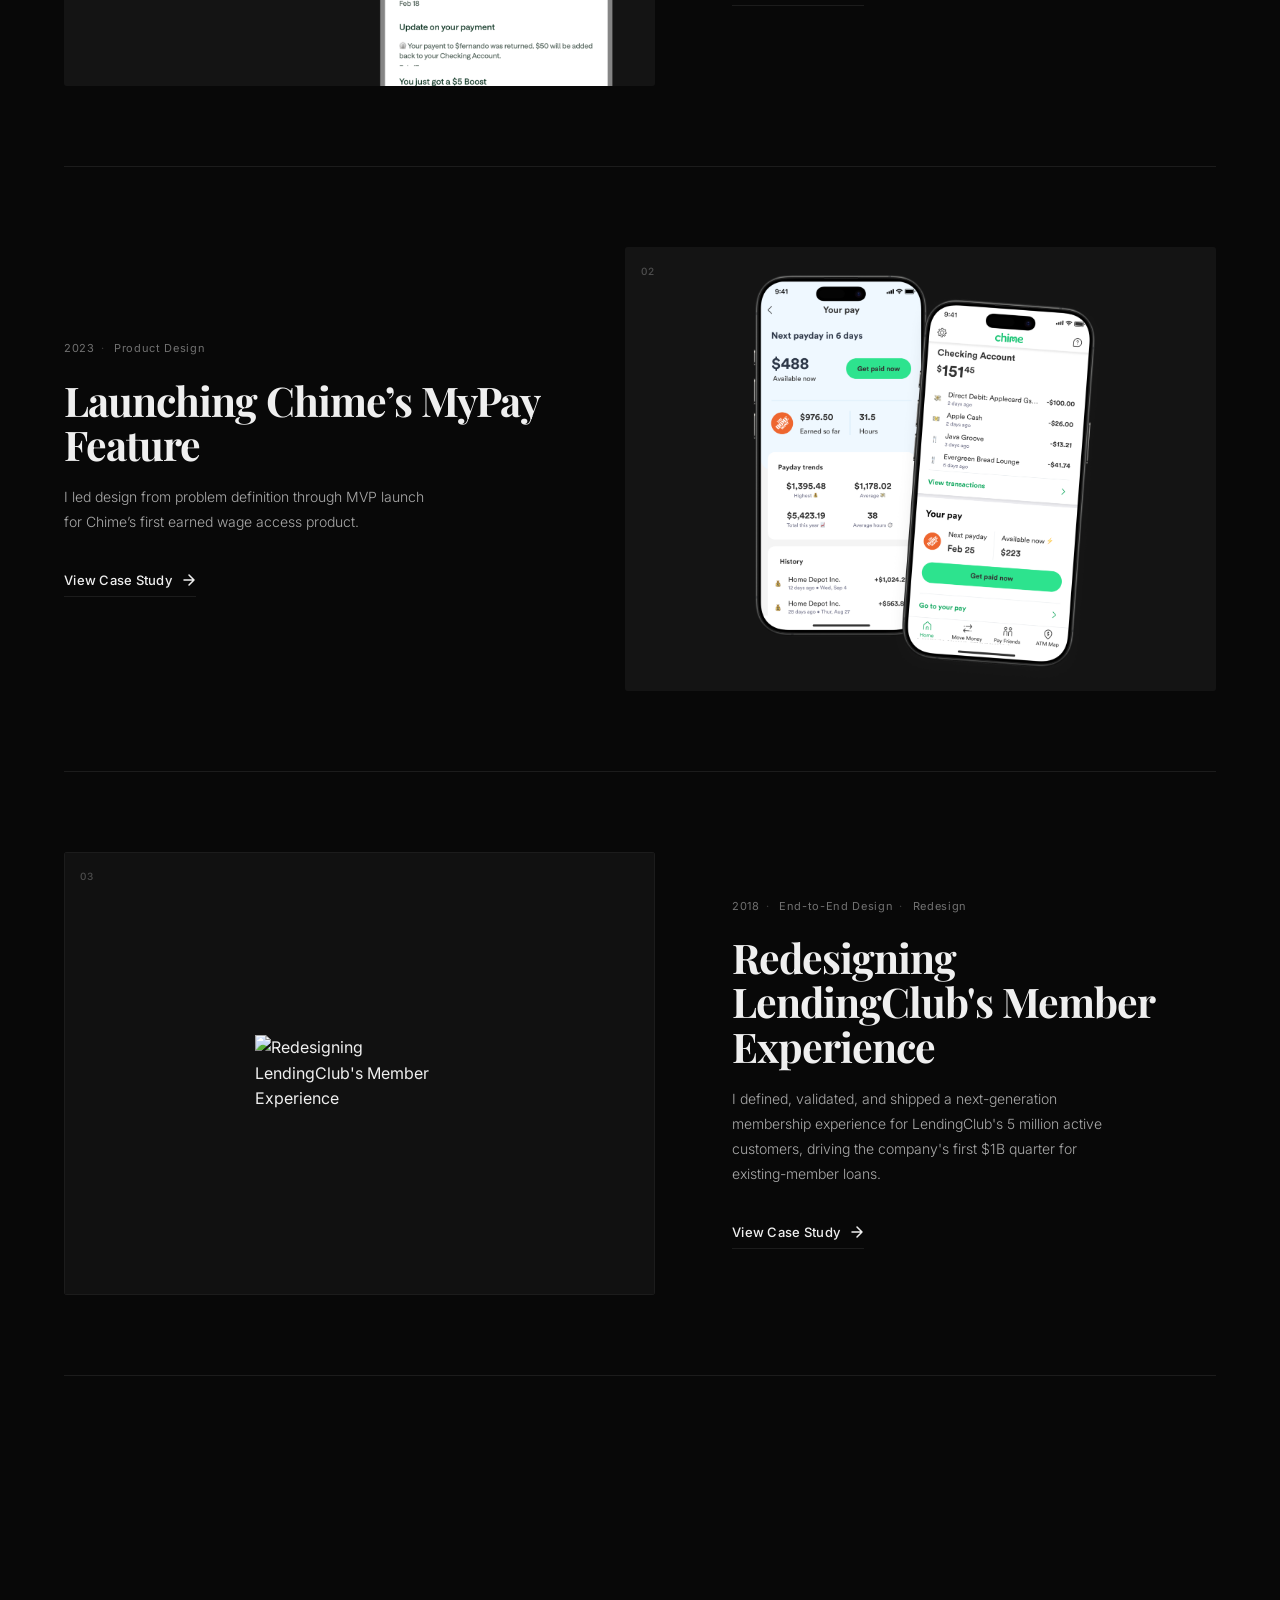
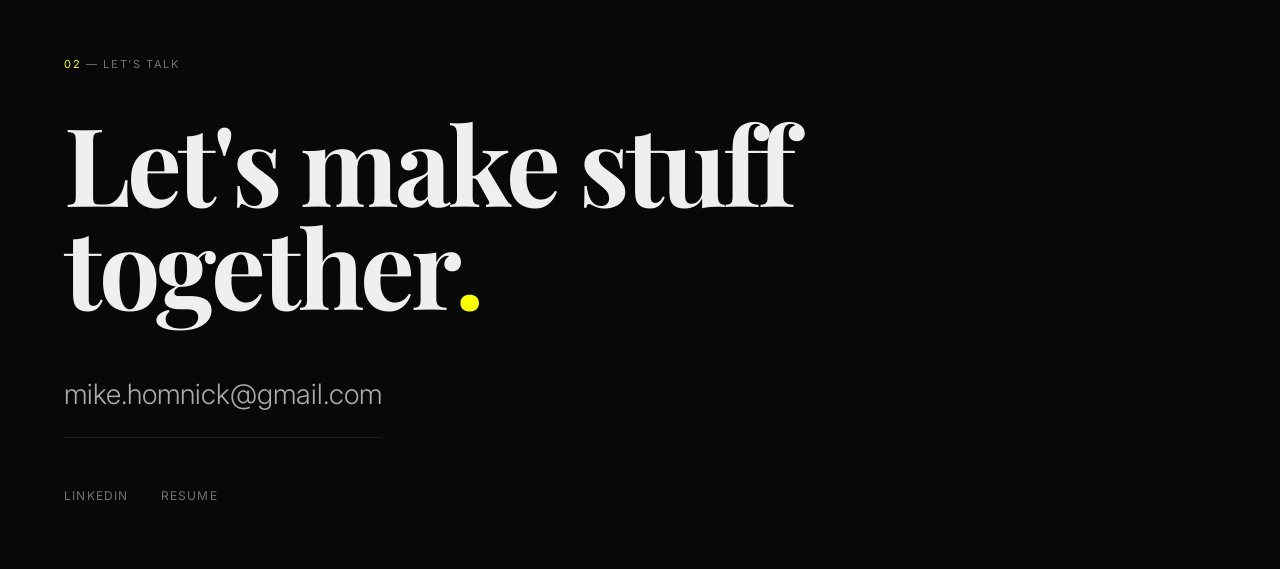
==== commit 271defdb: "Add SVG favicon with MH initials; update comms title and meta Co-Authored-By: Claude Sonnet 4.6 <nor" ====
--- a/index.html
+++ b/index.html
@@ -7,6 +7,7 @@
   <link rel="preconnect" href="https://fonts.googleapis.com">
   <link rel="preconnect" href="https://fonts.gstatic.com" crossorigin>
   <link href="https://fonts.googleapis.com/css2?family=Playfair+Display:ital,wght@0,700;0,900;1,700&family=Inter:wght@300;400;500&display=swap" rel="stylesheet">
+  <link rel="icon" type="image/svg+xml" href="favicon.svg">
   <link rel="stylesheet" href="style.css">
 </head>
 <body>
@@ -64,7 +65,7 @@
     <!-- Project 1 -->
     <article class="project reveal">
       <a href="chime-comms-playbook.html" class="project-image">
-        <img src="images/comms/Comms_Hero2.png" alt="Building Chime’s Comms Strategy" class="project-thumb-img">
+        <img src="images/comms/Comms_Hero2.png" alt="Creating Chime’s Comms Strategy" class="project-thumb-img">
         <span class="project-num">01</span>
       </a>
       <div class="project-info">
@@ -73,7 +74,7 @@
           <span>Systems Design</span>
           <span>XFN</span>
         </div>
-        <h2 class="project-title"><a href="chime-comms-playbook.html">Building Chime’s Comms Strategy</a></h2>
+        <h2 class="project-title"><a href="chime-comms-playbook.html">Creating Chime’s Comms Strategy</a></h2>
         <p class="project-desc">
           I led a tiger team to build Chime’s first company-wide communications playbook, bringing clarity and consistency to how we reach tens of millions of members.
         </p>
--- a/style.css
+++ b/style.css
@@ -99,7 +99,7 @@
 .cursor-follower.is-hovered {
   width: 48px;
   height: 48px;
-  border-color: rgba(232, 49, 42, 0.4);
+  border-color: color-mix(in srgb, var(--accent) 40%, transparent);
 }
 
 /* ============================================================
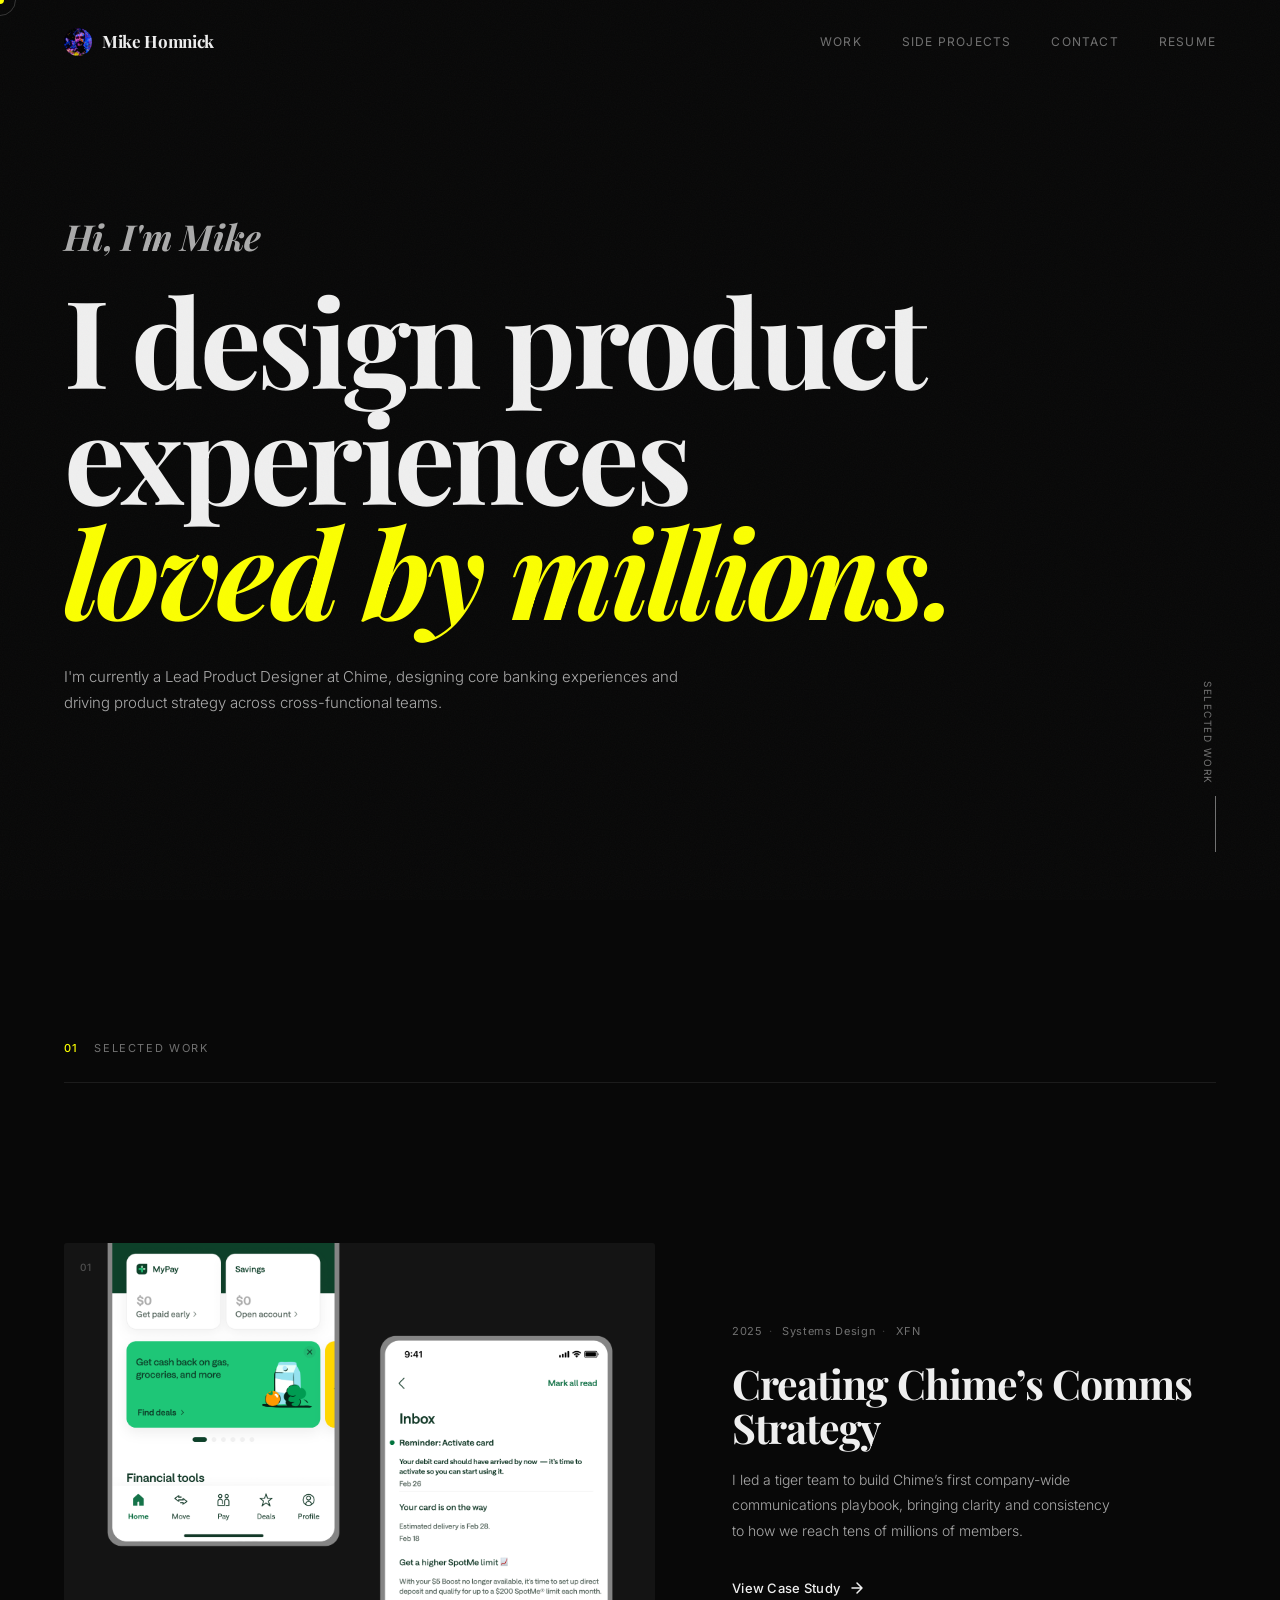
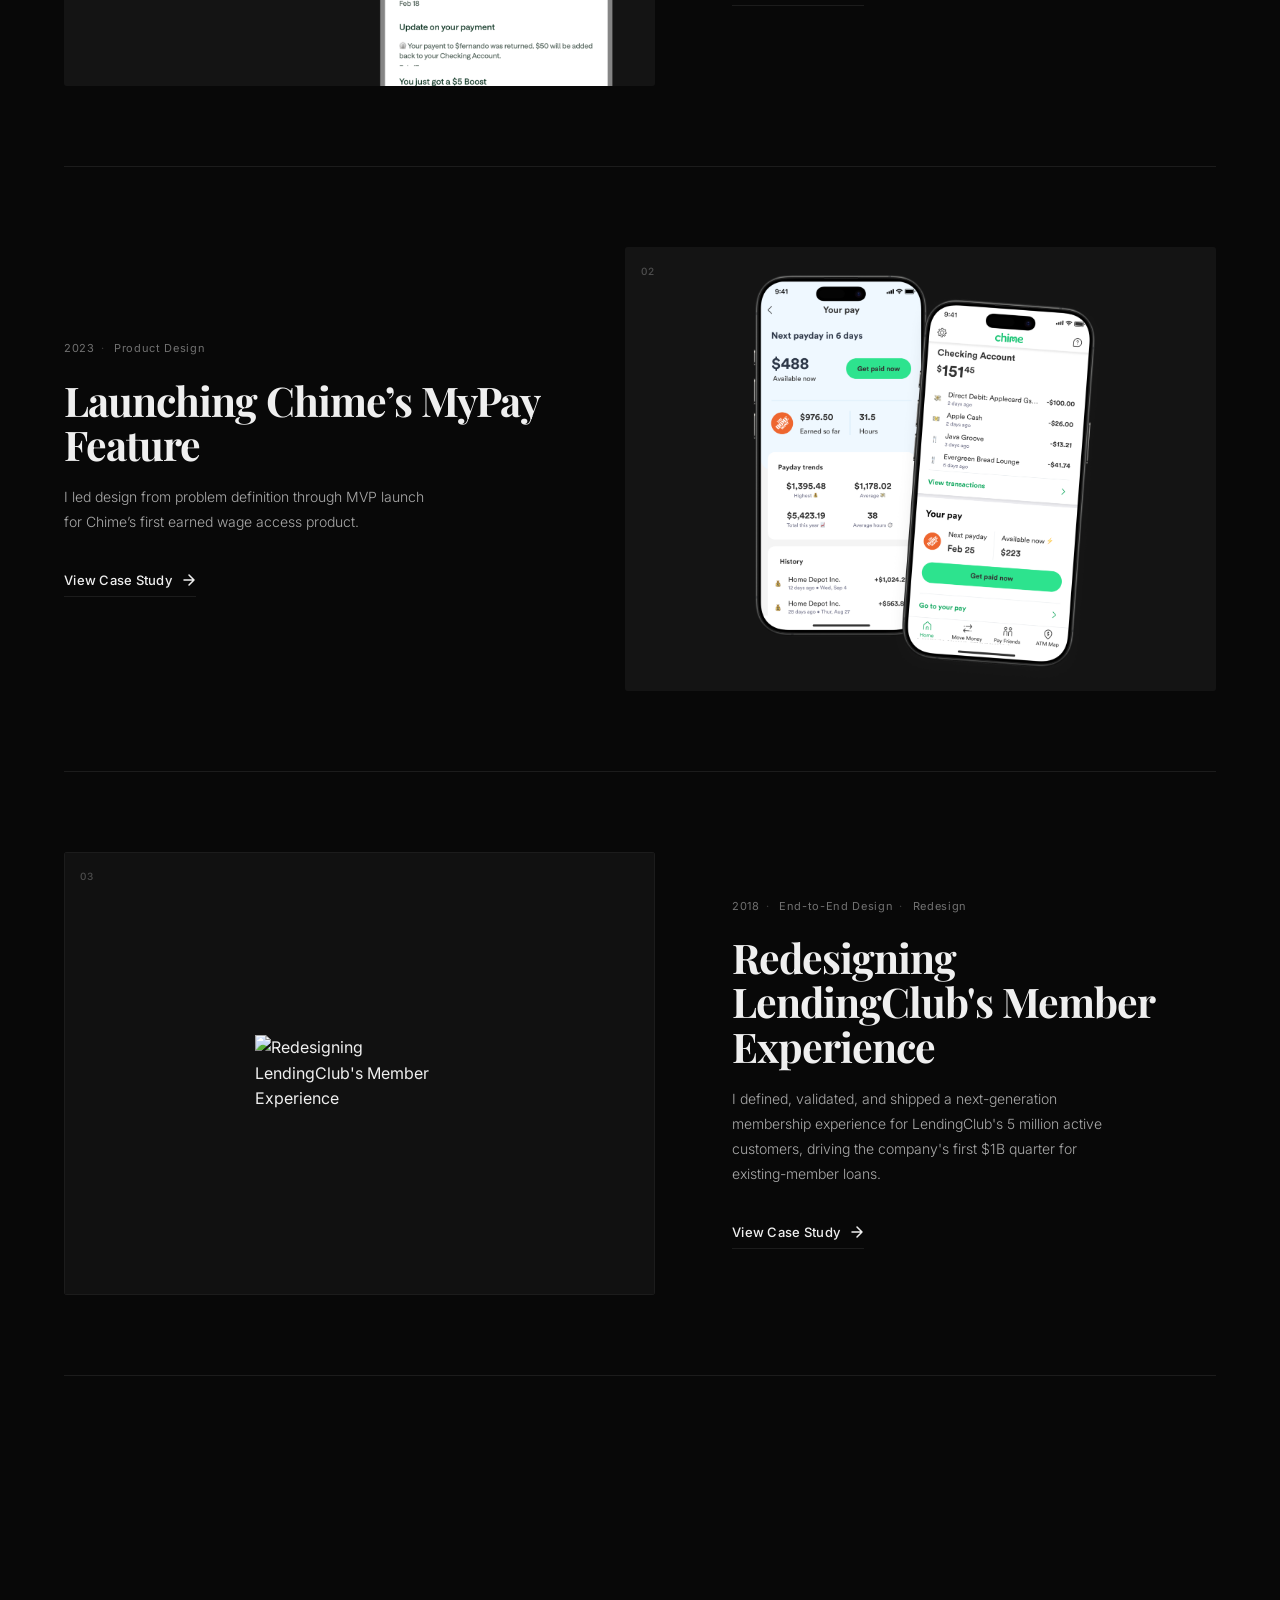
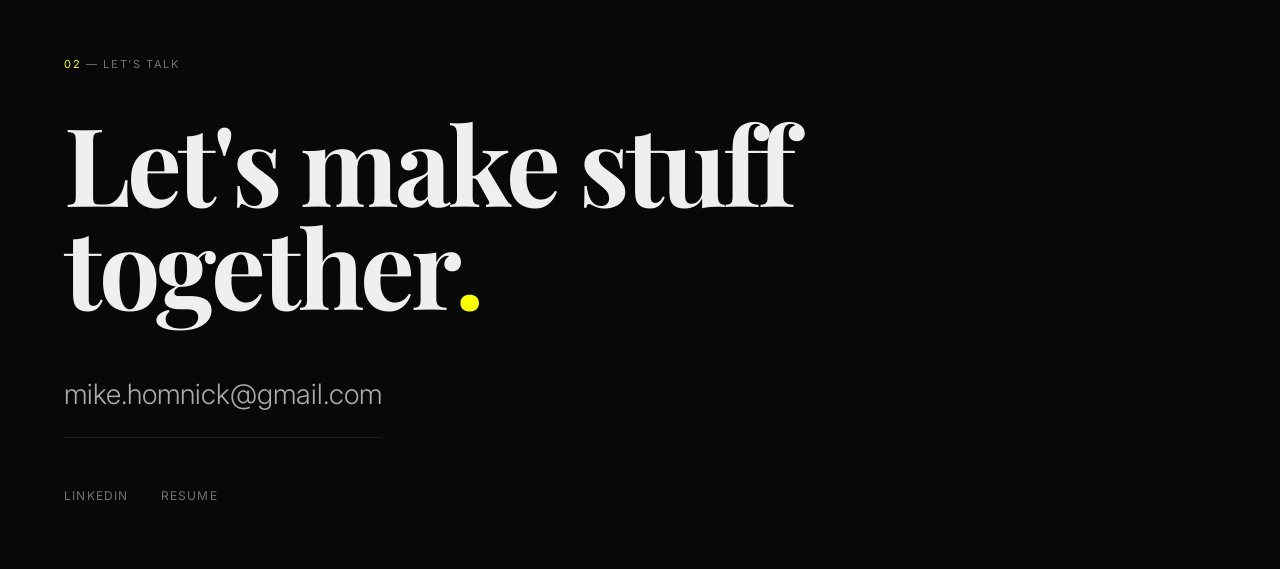
==== commit cbf0b5c7: "Add circular avatar to nav; use photo as favicon Co-Authored-By: Claude Sonnet 4.6 <noreply@anthropi" ====
--- a/index.html
+++ b/index.html
@@ -7,7 +7,7 @@
   <link rel="preconnect" href="https://fonts.googleapis.com">
   <link rel="preconnect" href="https://fonts.gstatic.com" crossorigin>
   <link href="https://fonts.googleapis.com/css2?family=Playfair+Display:ital,wght@0,700;0,900;1,700&family=Inter:wght@300;400;500&display=swap" rel="stylesheet">
-  <link rel="icon" type="image/svg+xml" href="favicon.svg">
+  <link rel="icon" type="image/jpeg" href="images/mike.jpg">
   <link rel="stylesheet" href="style.css">
 </head>
 <body>
@@ -18,7 +18,7 @@
 
   <!-- Navigation -->
   <nav id="nav">
-    <a href="#hero" class="nav-logo">Mike Homnick</a>
+    <a href="#hero" class="nav-logo"><img src="images/mike.jpg" class="nav-avatar" alt="Mike Homnick">Mike Homnick</a>
     <div class="nav-links">
       <a href="#work">Work</a>
       <div class="nav-dropdown">
--- a/style.css
+++ b/style.css
@@ -136,6 +136,18 @@
   font-weight: 700;
   letter-spacing: -0.02em;
   color: var(--text);
+  display: flex;
+  align-items: center;
+  gap: 10px;
+}
+
+.nav-avatar {
+  width: 28px;
+  height: 28px;
+  border-radius: 50%;
+  object-fit: cover;
+  object-position: center top;
+  flex-shrink: 0;
 }
 
 .nav-links {
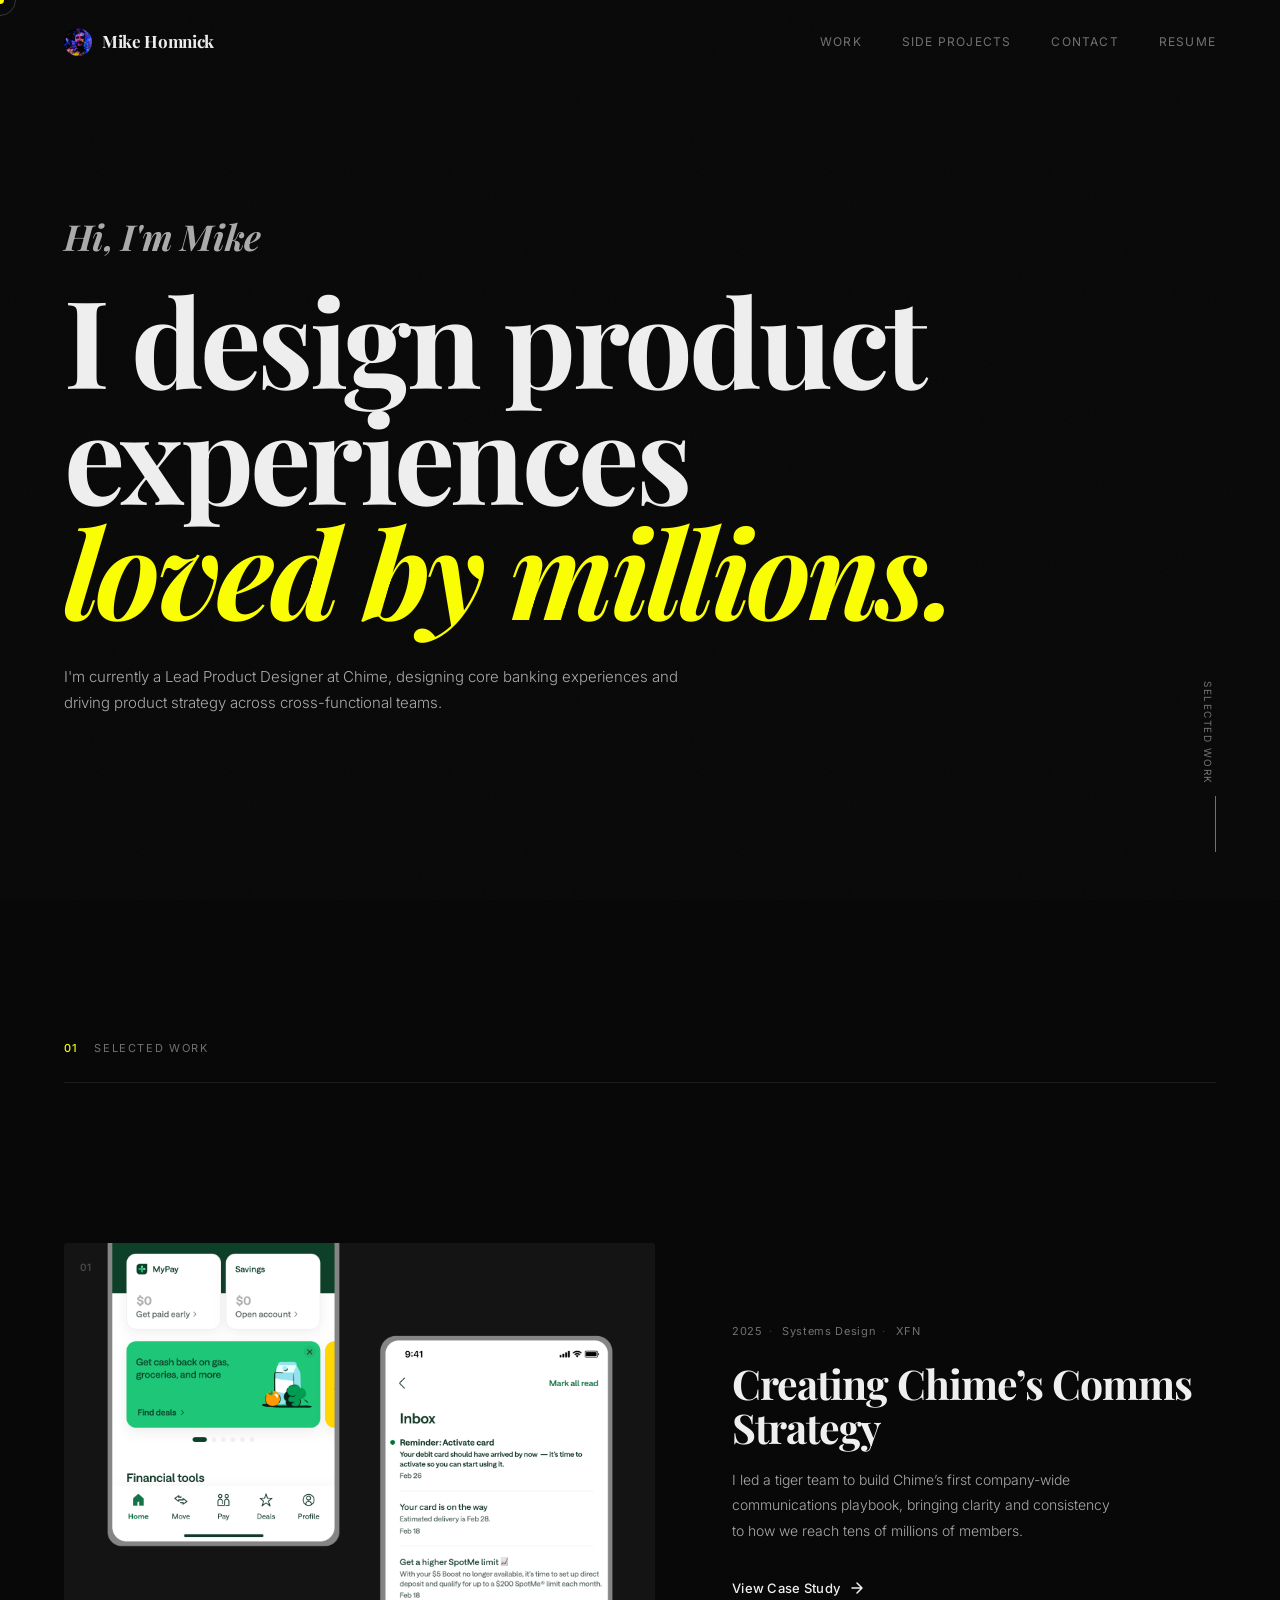
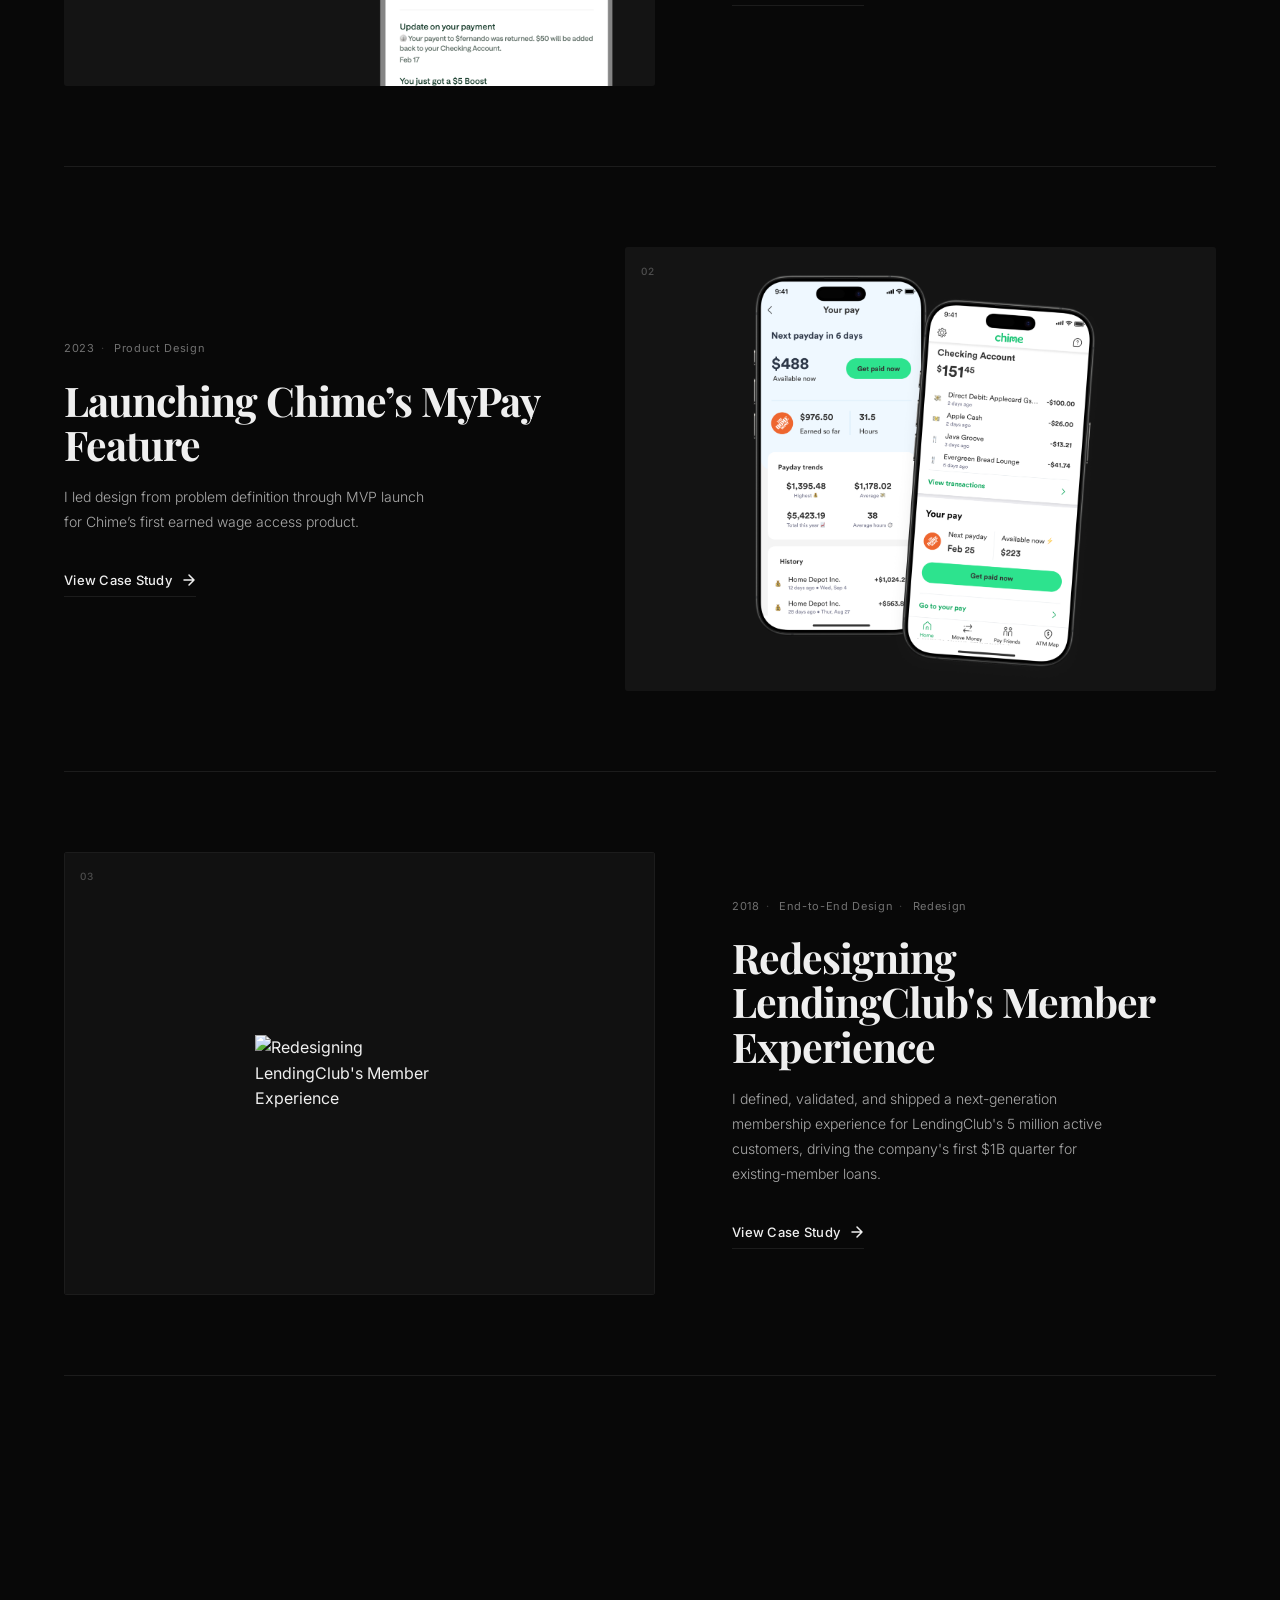
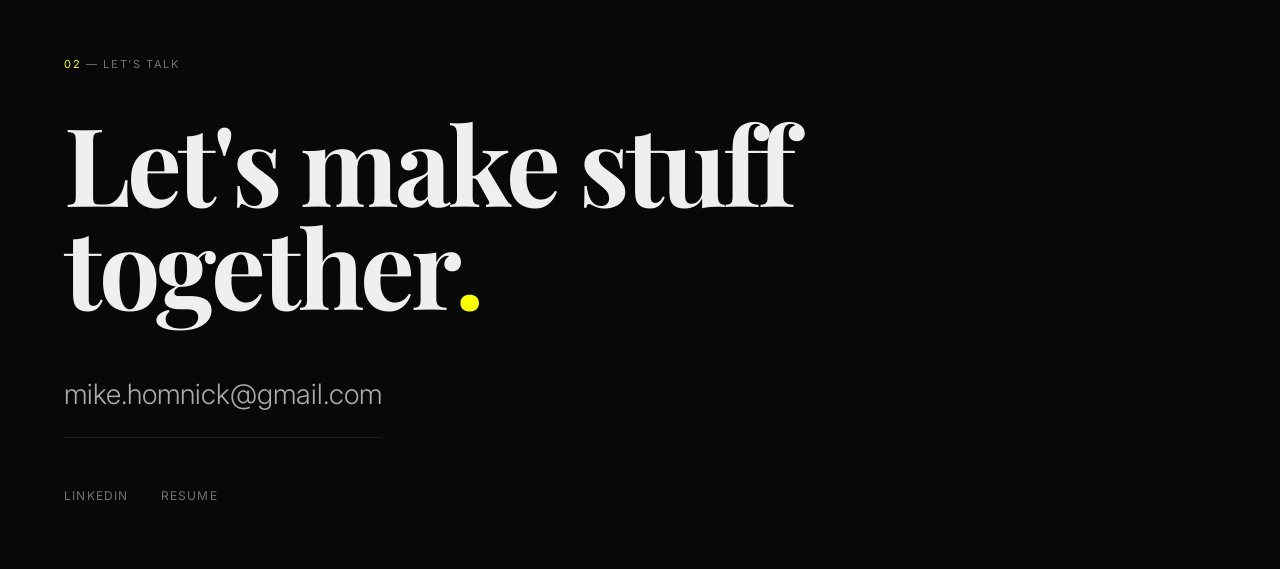
==== commit 713b465d: "Disable photography and music nav links; update Comms_Hero2 image Co-Authored-By: Claude Sonnet 4.6 " ====
--- a/index.html
+++ b/index.html
@@ -26,8 +26,6 @@
         <div class="nav-dropdown-menu">
           <div class="nav-dropdown-menu-inner">
             <a href="game-dev.html">Game Dev</a>
-            <a href="photography.html">Photography</a>
-            <a href="music.html">Music</a>
           </div>
         </div>
       </div>
